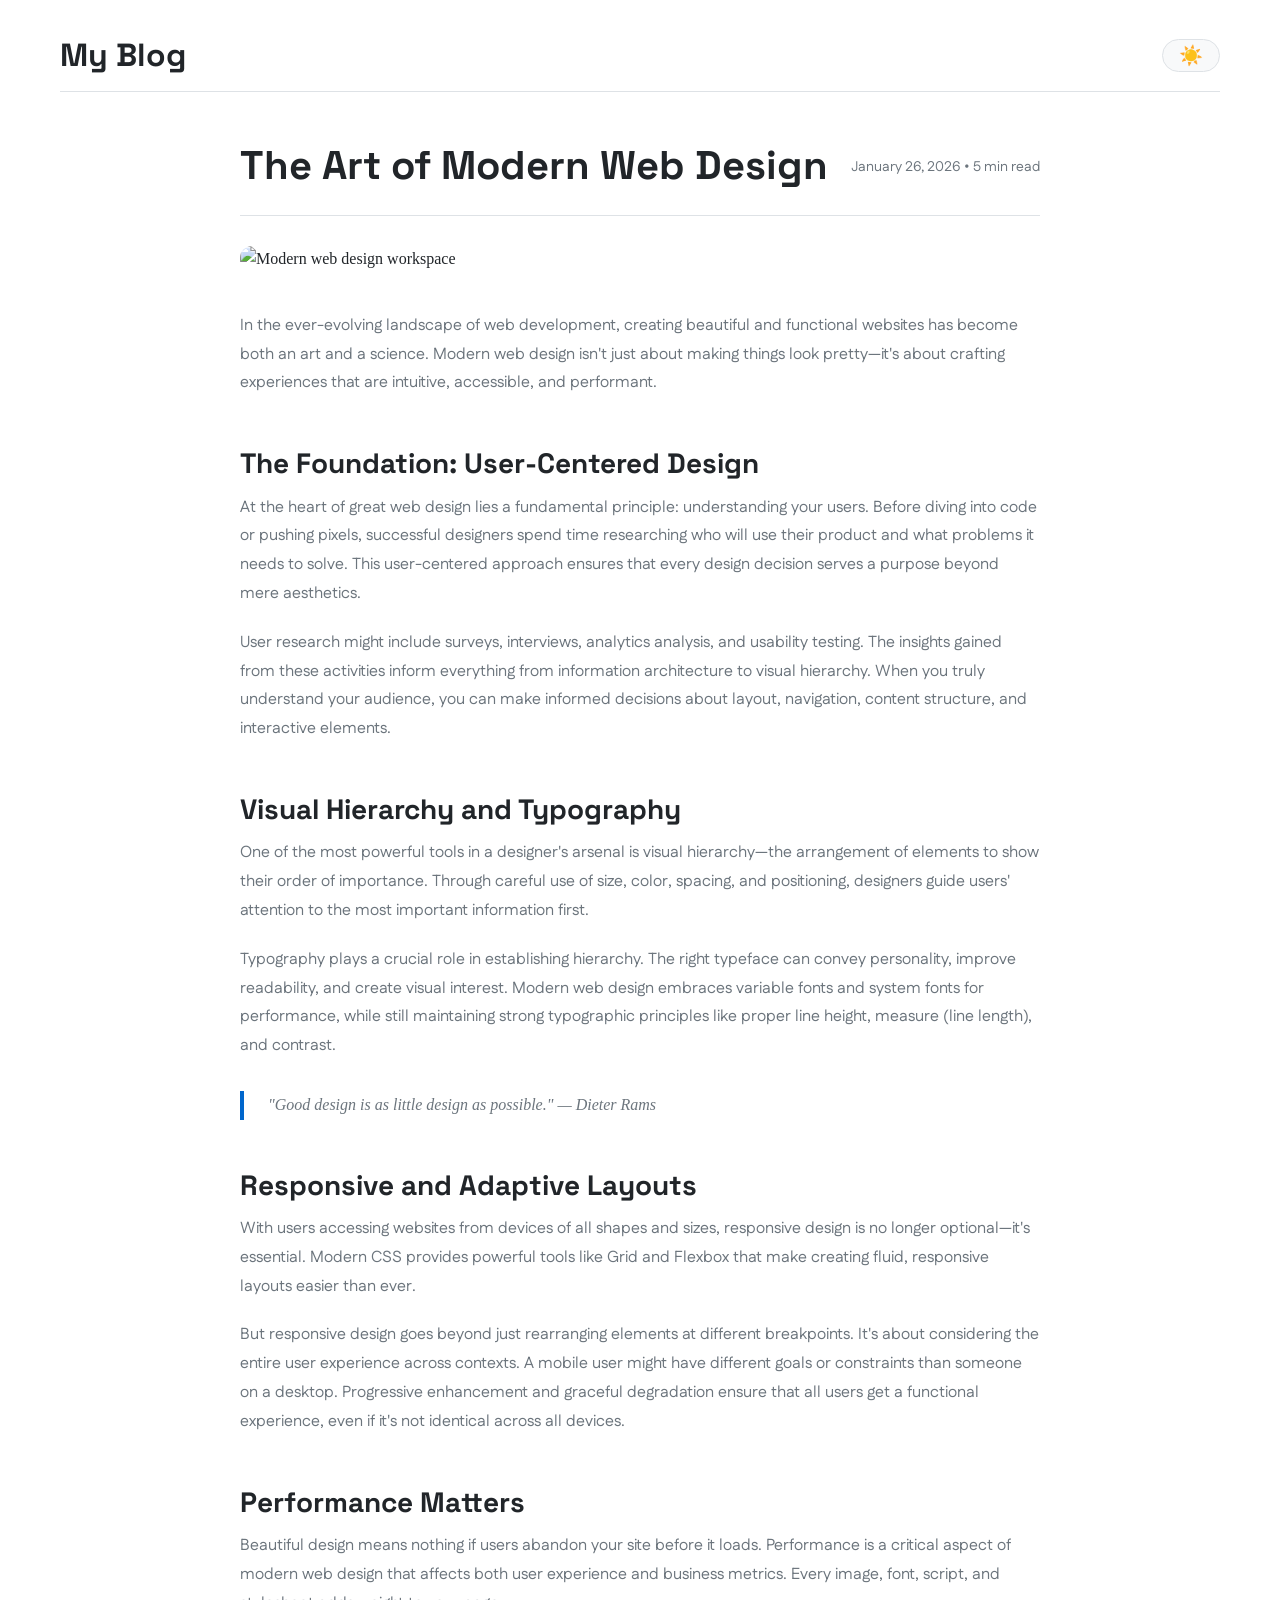
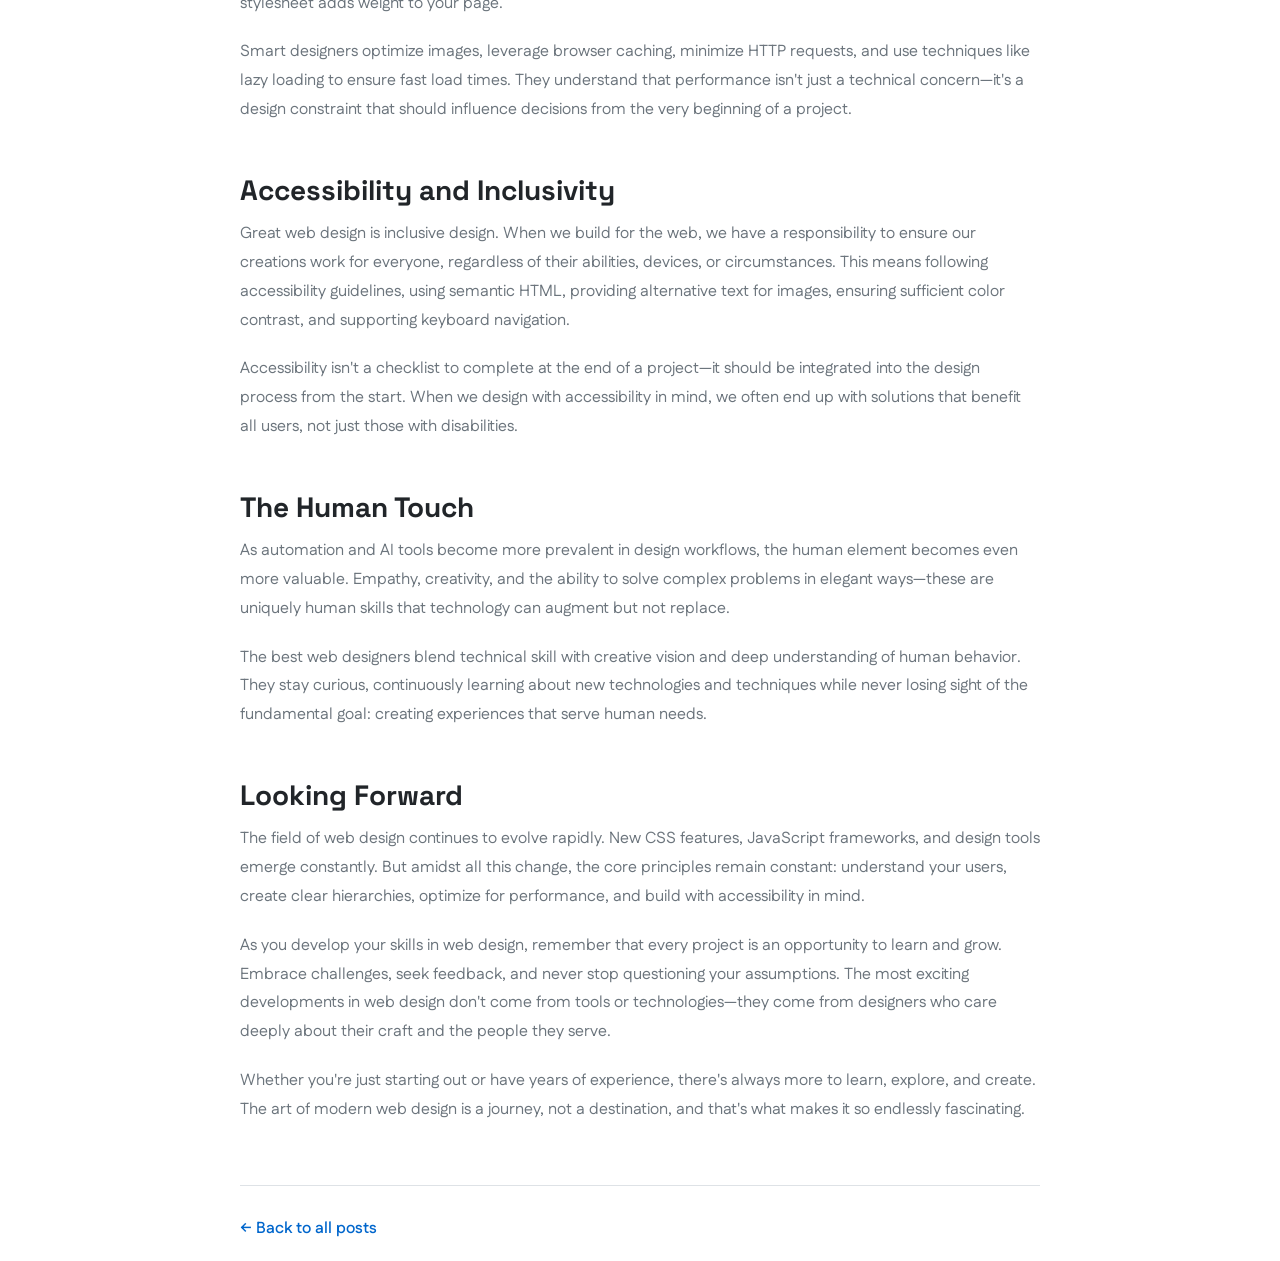
==== post.html @ 2c173554 "Initial Commit" ====
<!DOCTYPE html>
<html lang="en">
<head>
    <meta charset="UTF-8">
    <meta name="viewport" content="width=device-width, initial-scale=1.0">
    <title>The Art of Modern Web Design - My Blog</title>
    <link rel="stylesheet" href="styles.css">
    <link rel="preconnect" href="https://fonts.googleapis.com" />
    <link rel="preconnect" href="https://fonts.gstatic.com" crossorigin />
    <link
      href="https://fonts.googleapis.com/css2?family=Fustat:wght@200..800&family=Space+Grotesk:wght@300..700&display=swap"
      rel="stylesheet"
    />
</head>
<body>
    <div id="readingProgress" class="reading-progress"></div>

    <div class="container">
        <header>
            <h1><a href="index.html">My Blog</a></h1>
            <button id="darkModeToggle" class="theme-toggle" aria-label="Toggle dark mode">
                <span class="sun-icon">☀️</span>
                <span class="moon-icon">🌙</span>
            </button>
        </header>

        <article class="post-single">
            <header class="post-header">
                <h1>The Art of Modern Web Design</h1>
                <p class="post-meta">January 26, 2026 • 5 min read</p>
            </header>

            <img src="https://images.unsplash.com/photo-1499750310107-5fef28a66643?w=1200&h=600&fit=crop" alt="Modern web design workspace" class="post-hero">

            <div class="post-body">
                <p>In the ever-evolving landscape of web development, creating beautiful and functional websites has become both an art and a science. Modern web design isn't just about making things look pretty—it's about crafting experiences that are intuitive, accessible, and performant.</p>

                <h2>The Foundation: User-Centered Design</h2>

                <p>At the heart of great web design lies a fundamental principle: understanding your users. Before diving into code or pushing pixels, successful designers spend time researching who will use their product and what problems it needs to solve. This user-centered approach ensures that every design decision serves a purpose beyond mere aesthetics.</p>

                <p>User research might include surveys, interviews, analytics analysis, and usability testing. The insights gained from these activities inform everything from information architecture to visual hierarchy. When you truly understand your audience, you can make informed decisions about layout, navigation, content structure, and interactive elements.</p>

                <h2>Visual Hierarchy and Typography</h2>

                <p>One of the most powerful tools in a designer's arsenal is visual hierarchy—the arrangement of elements to show their order of importance. Through careful use of size, color, spacing, and positioning, designers guide users' attention to the most important information first.</p>

                <p>Typography plays a crucial role in establishing hierarchy. The right typeface can convey personality, improve readability, and create visual interest. Modern web design embraces variable fonts and system fonts for performance, while still maintaining strong typographic principles like proper line height, measure (line length), and contrast.</p>

                <blockquote>
                    "Good design is as little design as possible." — Dieter Rams
                </blockquote>

                <h2>Responsive and Adaptive Layouts</h2>

                <p>With users accessing websites from devices of all shapes and sizes, responsive design is no longer optional—it's essential. Modern CSS provides powerful tools like Grid and Flexbox that make creating fluid, responsive layouts easier than ever.</p>

                <p>But responsive design goes beyond just rearranging elements at different breakpoints. It's about considering the entire user experience across contexts. A mobile user might have different goals or constraints than someone on a desktop. Progressive enhancement and graceful degradation ensure that all users get a functional experience, even if it's not identical across all devices.</p>

                <h2>Performance Matters</h2>

                <p>Beautiful design means nothing if users abandon your site before it loads. Performance is a critical aspect of modern web design that affects both user experience and business metrics. Every image, font, script, and stylesheet adds weight to your page.</p>

                <p>Smart designers optimize images, leverage browser caching, minimize HTTP requests, and use techniques like lazy loading to ensure fast load times. They understand that performance isn't just a technical concern—it's a design constraint that should influence decisions from the very beginning of a project.</p>

                <h2>Accessibility and Inclusivity</h2>

                <p>Great web design is inclusive design. When we build for the web, we have a responsibility to ensure our creations work for everyone, regardless of their abilities, devices, or circumstances. This means following accessibility guidelines, using semantic HTML, providing alternative text for images, ensuring sufficient color contrast, and supporting keyboard navigation.</p>

                <p>Accessibility isn't a checklist to complete at the end of a project—it should be integrated into the design process from the start. When we design with accessibility in mind, we often end up with solutions that benefit all users, not just those with disabilities.</p>

                <h2>The Human Touch</h2>

                <p>As automation and AI tools become more prevalent in design workflows, the human element becomes even more valuable. Empathy, creativity, and the ability to solve complex problems in elegant ways—these are uniquely human skills that technology can augment but not replace.</p>

                <p>The best web designers blend technical skill with creative vision and deep understanding of human behavior. They stay curious, continuously learning about new technologies and techniques while never losing sight of the fundamental goal: creating experiences that serve human needs.</p>

                <h2>Looking Forward</h2>

                <p>The field of web design continues to evolve rapidly. New CSS features, JavaScript frameworks, and design tools emerge constantly. But amidst all this change, the core principles remain constant: understand your users, create clear hierarchies, optimize for performance, and build with accessibility in mind.</p>

                <p>As you develop your skills in web design, remember that every project is an opportunity to learn and grow. Embrace challenges, seek feedback, and never stop questioning your assumptions. The most exciting developments in web design don't come from tools or technologies—they come from designers who care deeply about their craft and the people they serve.</p>

                <p>Whether you're just starting out or have years of experience, there's always more to learn, explore, and create. The art of modern web design is a journey, not a destination, and that's what makes it so endlessly fascinating.</p>
            </div>

            <footer class="post-footer">
                <a href="index.html" class="back-link">← Back to all posts</a>
            </footer>
        </article>
    </div>

    <script src="script.js"></script>
</body>
</html>
---- styles.css ----
* {
  margin: 0;
  padding: 0;
  box-sizing: border-box;
}

:root {
  --bg-primary: #ffffff;
  --bg-secondary: #f8f9fa;
  --text-primary: #212529;
  --text-secondary: #6c757d;
  --border-color: #dee2e6;
  --accent: #0066cc;
  --accent-hover: #0052a3;
  --card-shadow: rgba(0, 0, 0, 0.1);
}

body.dark-mode {
  --bg-primary: #1a1a1a;
  --bg-secondary: #2d2d2d;
  --text-primary: #e9ecef;
  --text-secondary: #adb5bd;
  --border-color: #495057;
  --accent: #4dabf7;
  --accent-hover: #74c0fc;
  --card-shadow: rgba(0, 0, 0, 0.3);
}

body {
  line-height: 1.6;
  color: var(--text-primary);
  background-color: var(--bg-primary);
  transition:
    background-color 0.3s ease,
    color 0.3s ease;
}

p {
  font-family: "Fustat", sans-serif;
}

/* Reading Progress Bar */
.reading-progress {
  position: fixed;
  top: 0;
  left: 0;
  height: 4px;
  background: linear-gradient(to right, var(--accent), #4dabf7);
  width: 0%;
  z-index: 1000;
  transition: width 0.1s ease;
}

/* Container */
.container {
  max-width: 1200px;
  margin: 0 auto;
  padding: 20px;
}

/* Header */
header {
  display: flex;
  justify-content: space-between;
  align-items: center;
  padding: 10px 0;
  border-bottom: 1px solid var(--border-color);
  margin-bottom: 40px;
}

header h1 {
  font-family: "Space Grotesk", sans-serif;
  font-size: 2rem;
  font-weight: 800;
}

header h1 a {
  color: var(--text-primary);
  text-decoration: none;
  transition: color 0.3s ease;
}

header h1 a:hover {
  color: var(--accent);
}

/* Theme Toggle */
.theme-toggle {
  background: var(--bg-secondary);
  border: 1px solid var(--border-color);
  border-radius: 50px;
  padding: 4px 16px;
  cursor: pointer;
  font-size: 1.2rem;
  display: flex;
  align-items: center;
  gap: 8px;
  transition: all 0.3s ease;
}

.theme-toggle:hover {
  transform: scale(1.05);
  border-color: var(--accent);
}

body:not(.dark-mode) .moon-icon {
  display: none;
}

body.dark-mode .sun-icon {
  display: none;
}

/* Blog Grid */
.blog-grid {
  display: grid;
  grid-template-columns: repeat(auto-fill, minmax(350px, 1fr));
  gap: 30px;
}

/* Post Card */
.post-card {
  background: var(--bg-secondary);
  border-radius: 12px;
  overflow: hidden;
  border: 1px solid var(--border-color);
  transition:
    transform 0.3s ease,
    box-shadow 0.3s ease;
}

.post-card:hover {
  transform: translateY(-5px);
  box-shadow: 0 8px 16px var(--card-shadow);
}

.post-image {
  width: 100%;
  height: 200px;
  object-fit: cover;
}

.post-content {
  padding: 10px 24px;
}

.post-content h2 {
  font-family: "Space Grotesk", sans-serif;
  font-size: 1.5rem;
  margin-bottom: 10px;
}

.post-content h2 a {
  color: var(--text-primary);
  text-decoration: none;
  transition: color 0.3s ease;
}

.post-content h2 a:hover {
  color: var(--accent);
}

.post-meta {
  color: var(--text-secondary);
  font-size: 0.875rem;
  margin-bottom: 12px;
}

.post-excerpt {
  color: var(--text-secondary);
  margin-bottom: 16px;
  line-height: 1.6;
}

.read-more {
  font-family: "Fustat", sans-serif;
font-size: 14px;  color: var(--accent);
  text-decoration: none;
  font-weight: 600;
  transition: color 0.3s ease;
}

.read-more:hover {
  color: var(--accent-hover);
}

/* Single Post Page */
.post-single {
  max-width: 800px;
  margin: 0 auto;
}

.post-header {
  margin-bottom: 30px;
}

.post-header h1 {
  font-family: "Space Grotesk", sans-serif;
  font-size: 2.5rem;
  line-height: 1.2;
  margin-bottom: 15px;
}

.post-hero {
  width: 100%;
  height: auto;
  border-radius: 12px;
  margin-bottom: 40px;
}

.post-body {
  font-size: 1rem;
  line-height: 1.8;
}

.post-body h2 {
  font-family: "Space Grotesk", sans-serif;
  font-size: 1.75rem;
  margin-top: 40px;
  margin-bottom: 5px;
  color: var(--text-primary);
}

.post-body p {
  margin-bottom: 20px;
  color: var(--text-secondary);
}

.post-body blockquote {
  border-left: 4px solid var(--accent);
  padding-left: 24px;
  margin: 30px 0;
  font-style: italic;
  color: var(--text-secondary);
}

.post-footer {
  font-family: "Fustat", sans-serif;
  margin-top: 60px;
  padding-top: 30px;
  border-top: 1px solid var(--border-color);
}

.back-link {
  color: var(--accent);
  text-decoration: none;
  font-weight: 600;
  transition: color 0.3s ease;
}

.back-link:hover {
  color: var(--accent-hover);
}

/* Responsive */
@media (max-width: 768px) {
  .blog-grid {
    grid-template-columns: 1fr;
  }

  header h1 {
    font-size: 1.5rem;
  }

  .post-header h1 {
    font-size: 2rem;
  }

  .post-body {
    font-size: 1rem;
  }

  .post-body h2 {
    font-size: 1.5rem;
  }
}
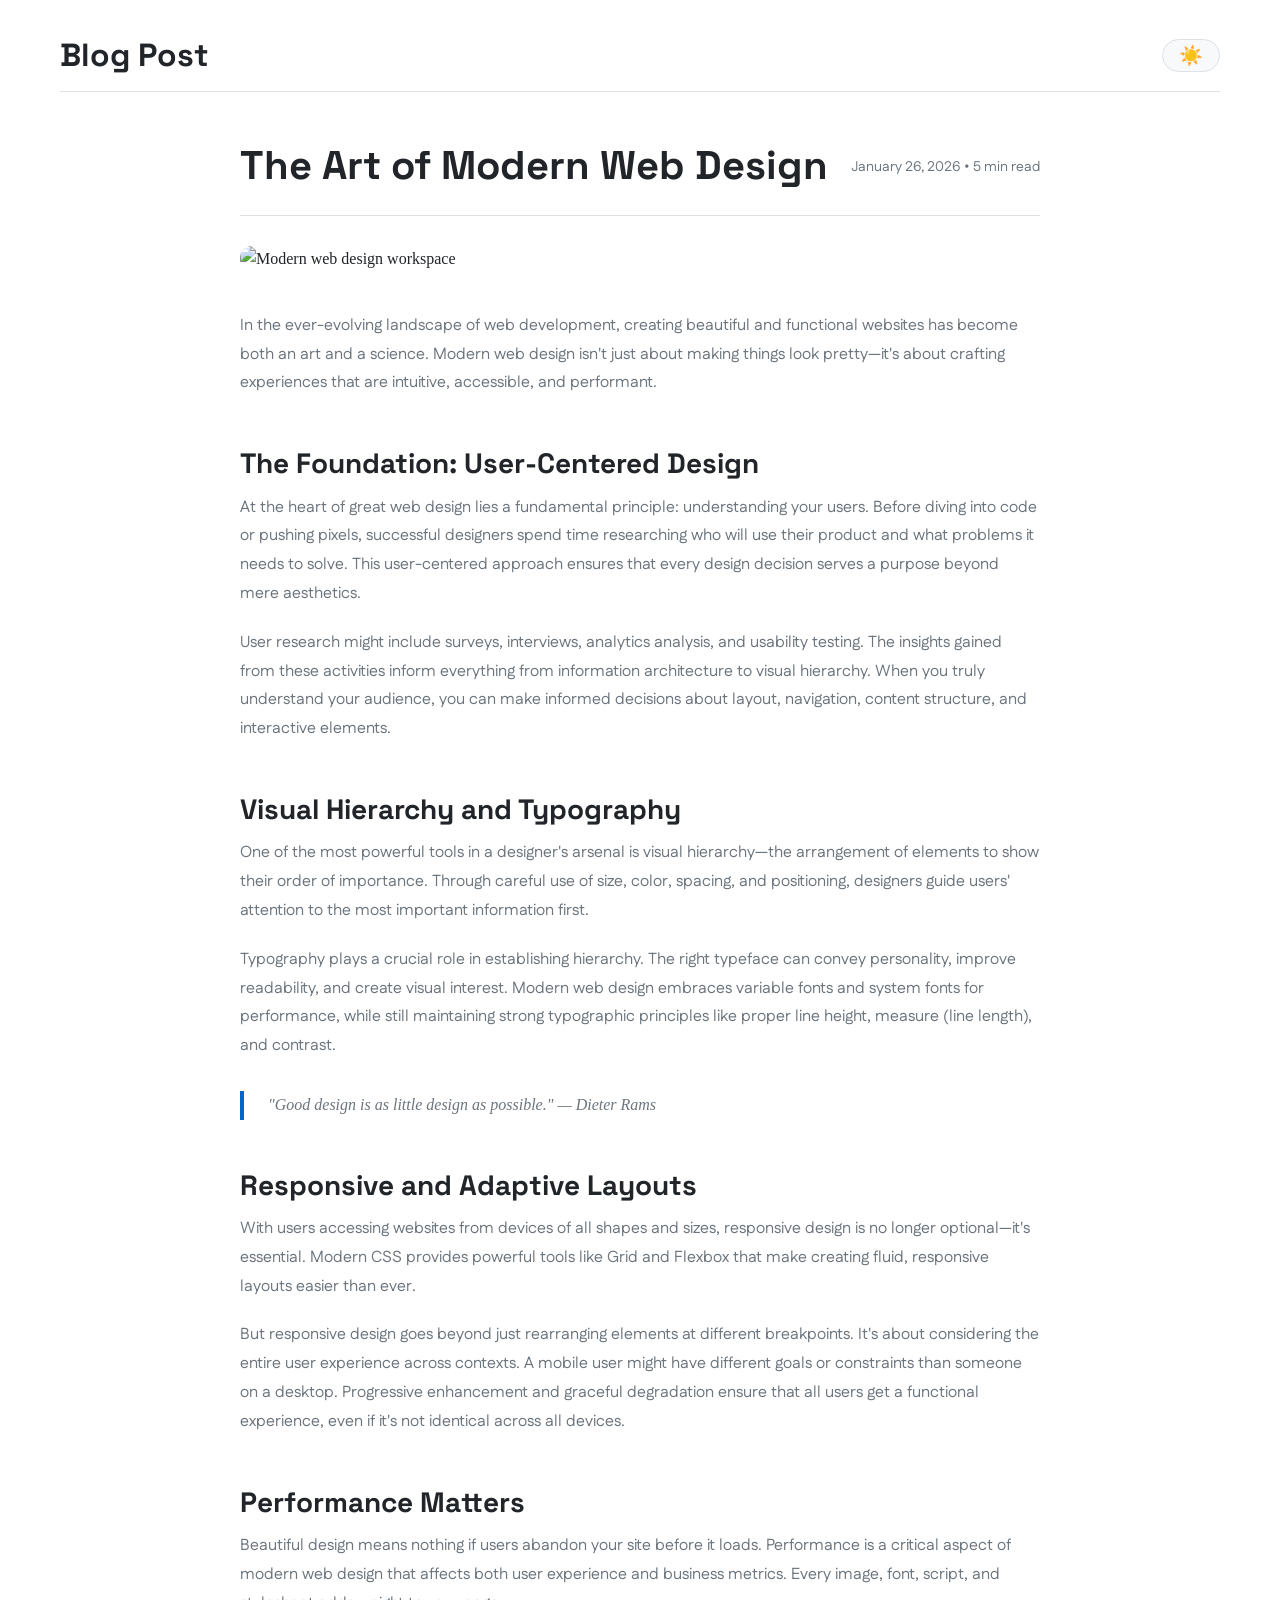
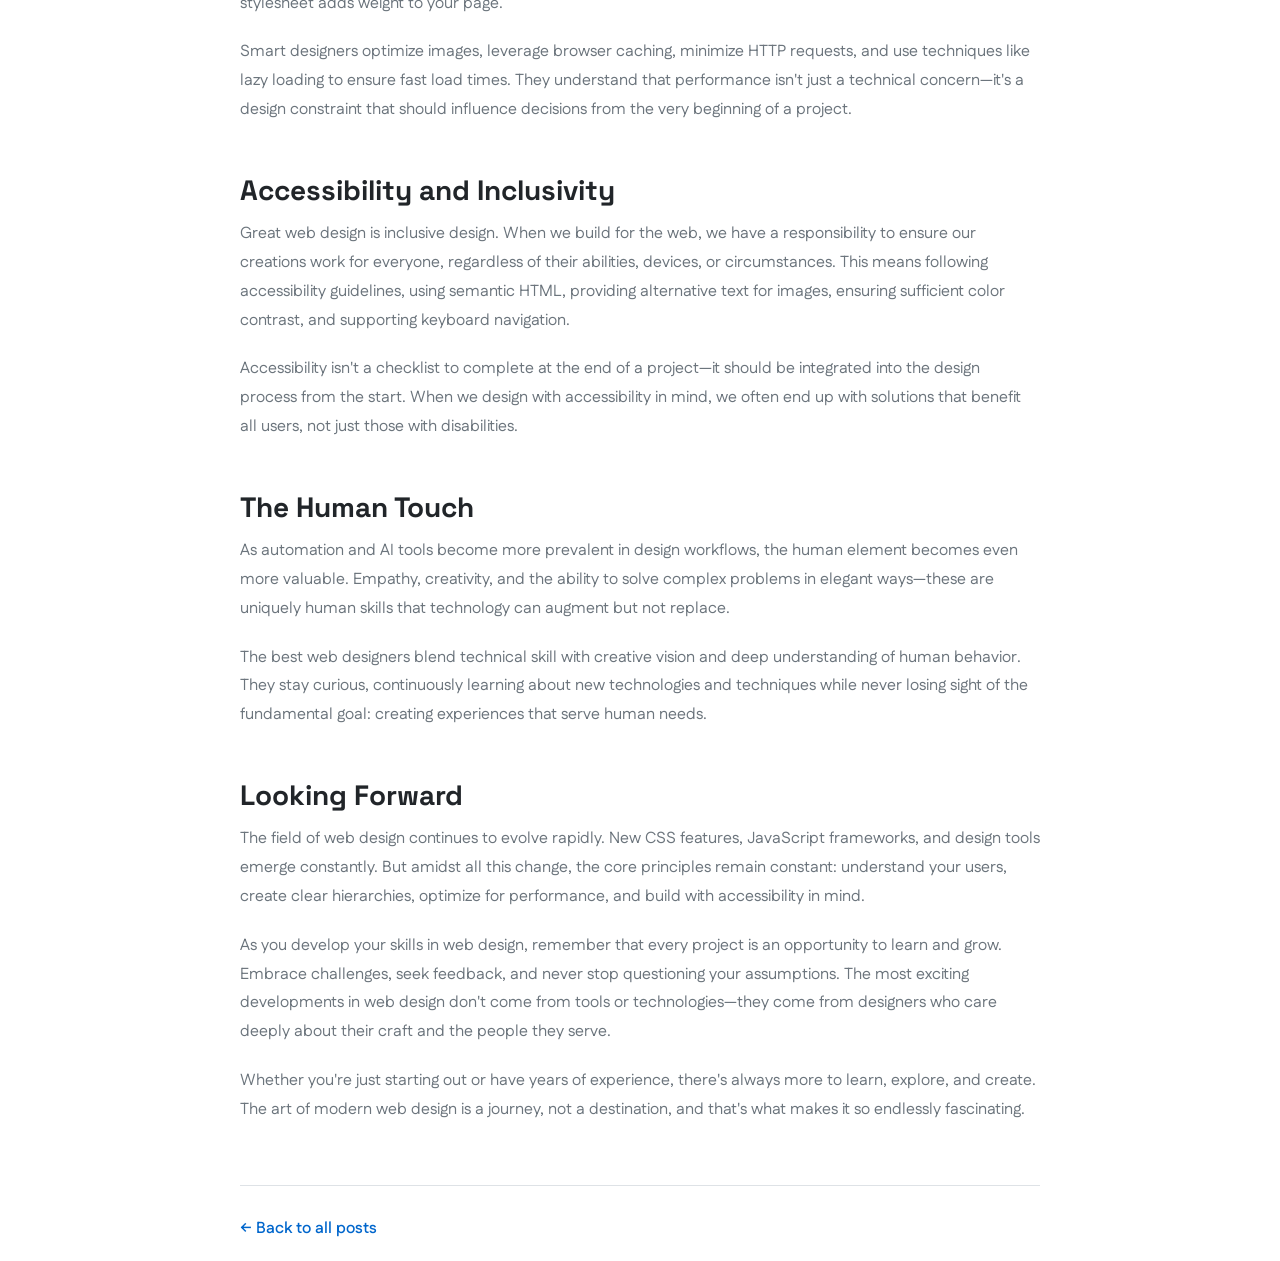
==== commit e1902809: "Update Post Title" ====
--- a/post.html
+++ b/post.html
@@ -17,7 +17,7 @@
 
     <div class="container">
         <header>
-            <h1><a href="index.html">My Blog</a></h1>
+            <h1><a href="index.html">Blog Post</a></h1>
             <button id="darkModeToggle" class="theme-toggle" aria-label="Toggle dark mode">
                 <span class="sun-icon">☀️</span>
                 <span class="moon-icon">🌙</span>
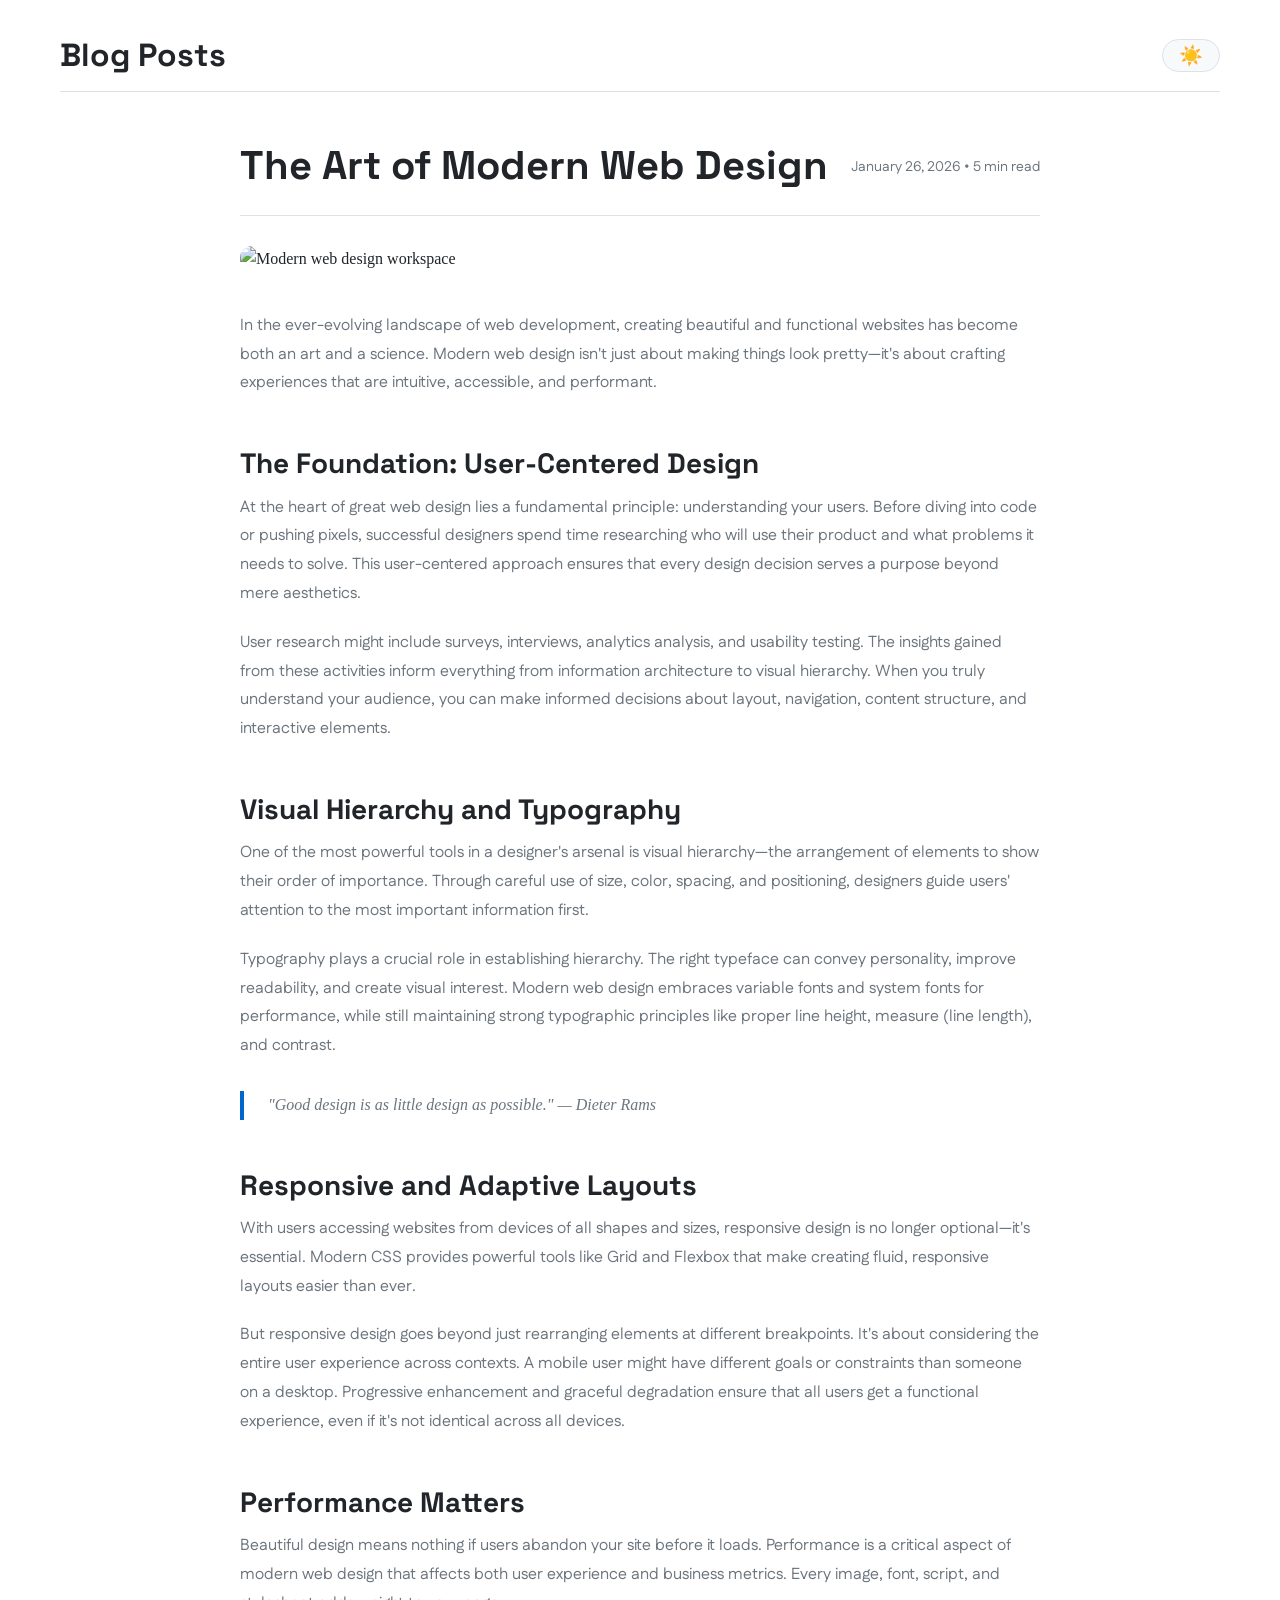
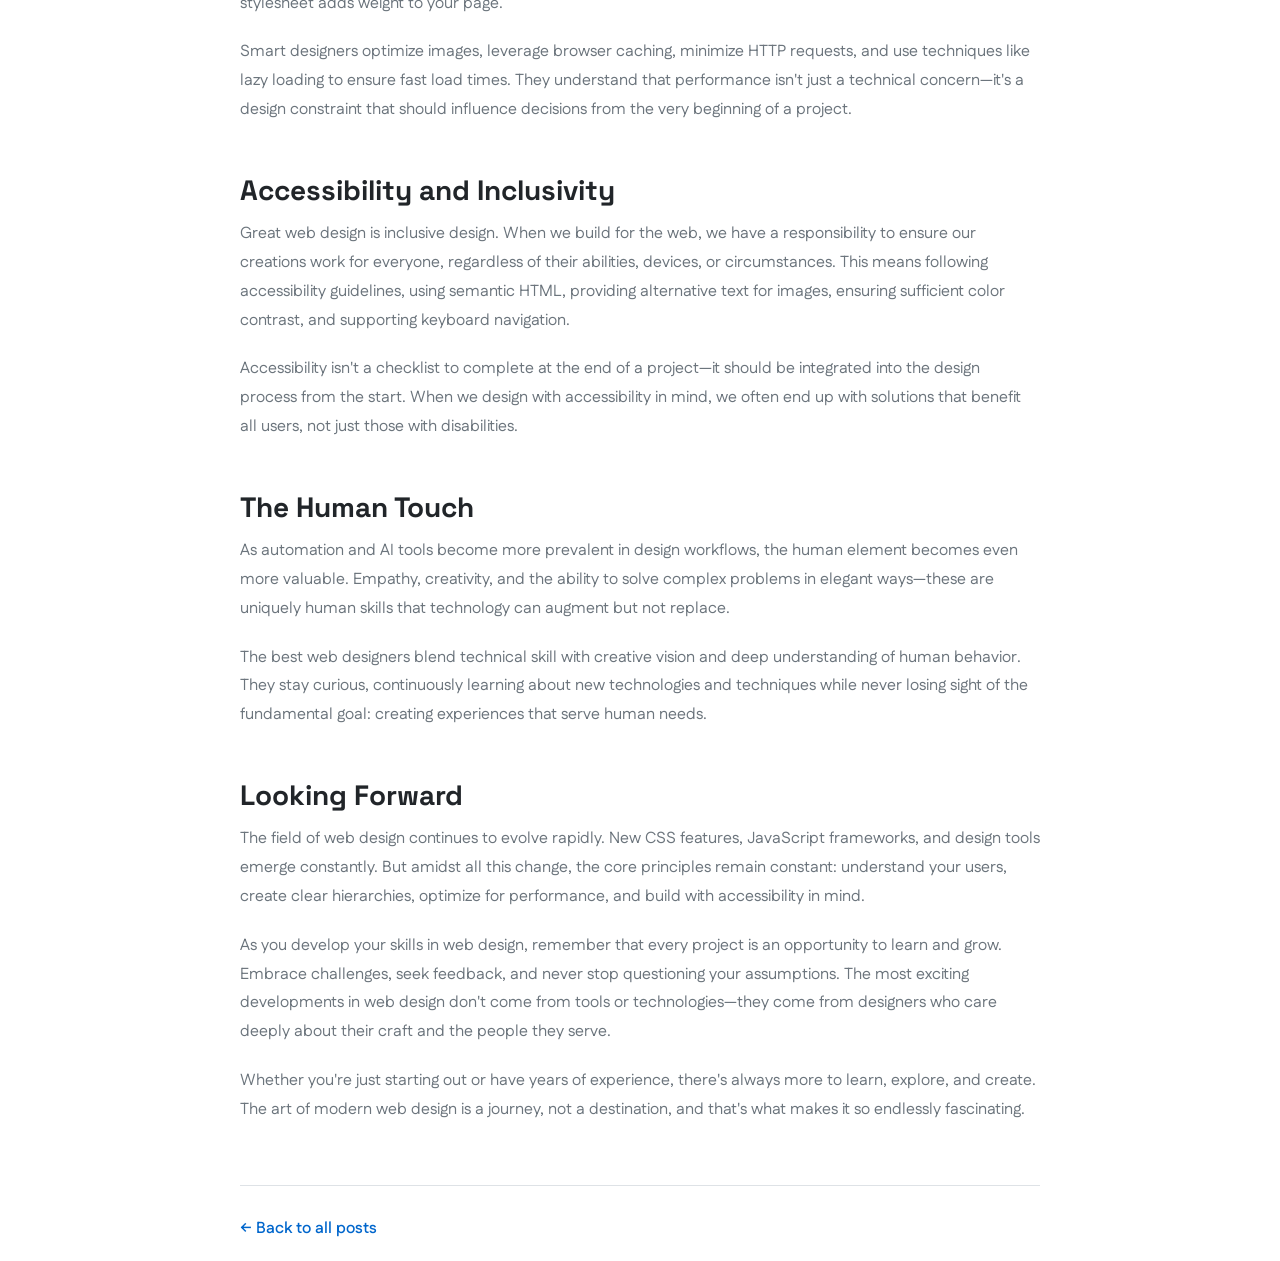
==== commit 7462026b: "Update Post Title" ====
--- a/post.html
+++ b/post.html
@@ -17,7 +17,7 @@
 
     <div class="container">
         <header>
-            <h1><a href="index.html">Blog Post</a></h1>
+            <h1><a href="index.html">Blog Posts</a></h1>
             <button id="darkModeToggle" class="theme-toggle" aria-label="Toggle dark mode">
                 <span class="sun-icon">☀️</span>
                 <span class="moon-icon">🌙</span>
